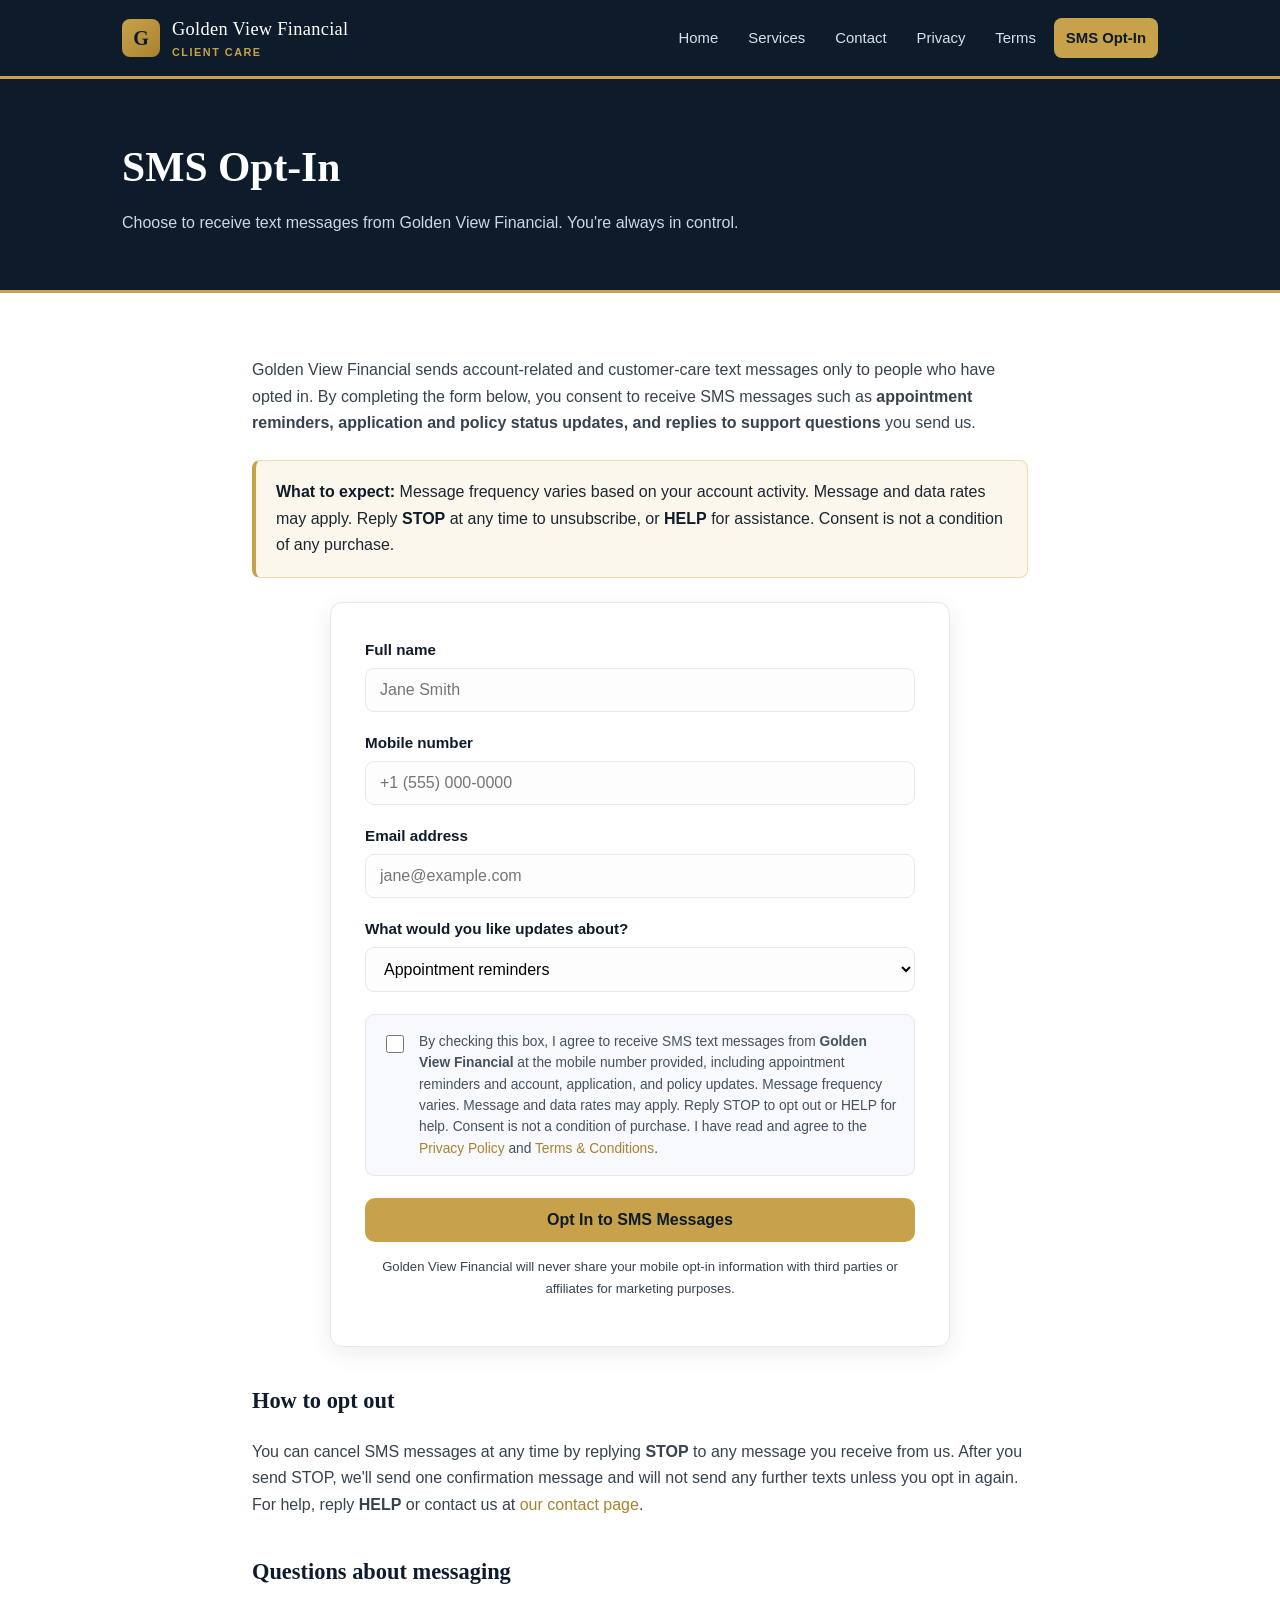
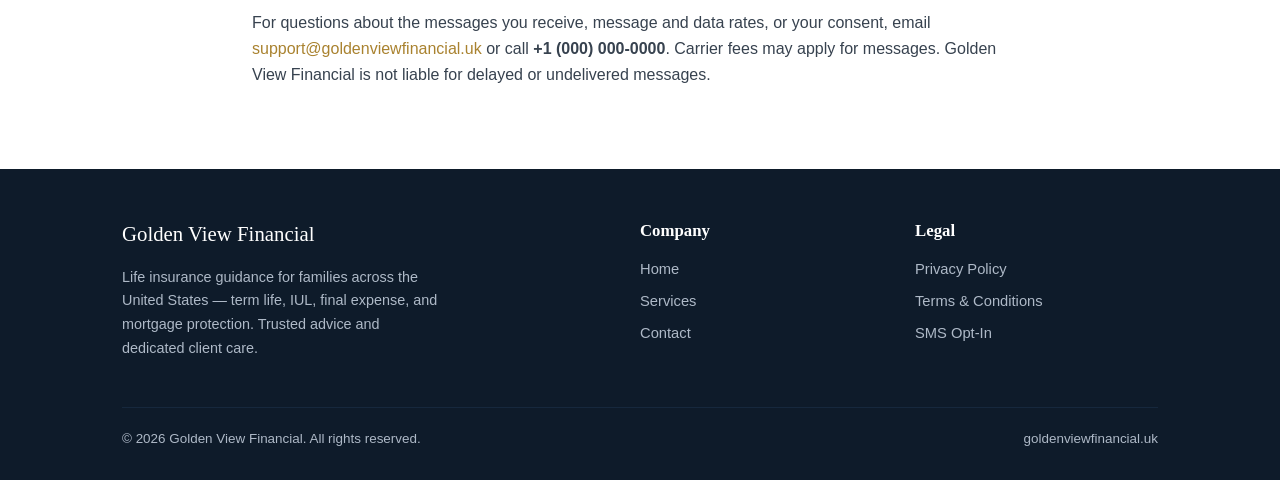
==== optin.html @ 4571d83e "Build A2P compliance website for Golden View Financial Static site to satisfy A2P 10DLC campaign reg" ====
<!DOCTYPE html>
<html lang="en">
<head>
  <meta charset="UTF-8" />
  <meta name="viewport" content="width=device-width, initial-scale=1.0" />
  <title>SMS Opt-In — Golden View Financial</title>
  <meta name="description" content="Opt in to receive SMS text messages from Golden View Financial: appointment reminders, account and policy updates, and support replies. Message and data rates may apply." />
  <link rel="stylesheet" href="styles.css" />
</head>
<body>
  <header class="site-header">
    <nav class="nav">
      <div class="brand">
        <a href="index.html" style="display:flex;align-items:center;gap:12px;">
          <span class="mark">G</span>
          <span class="name">Golden View Financial<small>Client Care</small></span>
        </a>
      </div>
      <div class="nav-links">
        <a href="index.html">Home</a>
        <a href="index.html#services">Services</a>
        <a href="contact.html">Contact</a>
        <a href="privacy.html">Privacy</a>
        <a href="terms.html">Terms</a>
        <a href="optin.html" class="cta">SMS Opt-In</a>
      </div>
    </nav>
  </header>

  <div class="page-head">
    <div class="container">
      <h1>SMS Opt-In</h1>
      <p>Choose to receive text messages from Golden View Financial. You're always in control.</p>
    </div>
  </div>

  <div class="content">
    <div class="container">
      <p>Golden View Financial sends account-related and customer-care text messages only to people who have opted in. By completing the form below, you consent to receive SMS messages such as <strong>appointment reminders, application and policy status updates, and replies to support questions</strong> you send us.</p>

      <div class="callout">
        <strong>What to expect:</strong> Message frequency varies based on your account activity. Message and data rates may apply. Reply <strong>STOP</strong> at any time to unsubscribe, or <strong>HELP</strong> for assistance. Consent is not a condition of any purchase.
      </div>

      <div class="form-wrap">
        <div class="form-card">
          <form id="optin-form" onsubmit="return handleOptIn(event)">
            <div class="field">
              <label for="fname">Full name</label>
              <input type="text" id="fname" name="fname" placeholder="Jane Smith" required />
            </div>
            <div class="field">
              <label for="phone">Mobile number</label>
              <input type="tel" id="phone" name="phone" placeholder="+1 (555) 000-0000" required />
            </div>
            <div class="field">
              <label for="email">Email address</label>
              <input type="email" id="email" name="email" placeholder="jane@example.com" required />
            </div>
            <div class="field">
              <label for="msgtype">What would you like updates about?</label>
              <select id="msgtype" name="msgtype">
                <option>Appointment reminders</option>
                <option>Application &amp; policy updates</option>
                <option>Customer support replies</option>
                <option>All of the above</option>
              </select>
            </div>

            <div class="consent">
              <input type="checkbox" id="consent" name="consent" required />
              <label for="consent">
                By checking this box, I agree to receive SMS text messages from <strong>Golden View Financial</strong> at the mobile number provided, including appointment reminders and account, application, and policy updates. Message frequency varies. Message and data rates may apply. Reply STOP to opt out or HELP for help. Consent is not a condition of purchase. I have read and agree to the
                <a href="privacy.html">Privacy Policy</a> and <a href="terms.html">Terms &amp; Conditions</a>.
              </label>
            </div>

            <button type="submit" class="btn btn-primary" style="width:100%;">Opt In to SMS Messages</button>
            <p class="form-note">Golden View Financial will never share your mobile opt-in information with third parties or affiliates for marketing purposes.</p>
          </form>
          <div id="optin-success" style="display:none; text-align:center; padding:10px 0;">
            <h3 style="color:var(--navy); font-family:var(--font-serif);">You're opted in ✅</h3>
            <p style="color:var(--muted);">Thank you. You'll now receive the text updates you selected. Reply STOP at any time to unsubscribe.</p>
          </div>
        </div>
      </div>

      <h2>How to opt out</h2>
      <p>You can cancel SMS messages at any time by replying <strong>STOP</strong> to any message you receive from us. After you send STOP, we'll send one confirmation message and will not send any further texts unless you opt in again. For help, reply <strong>HELP</strong> or contact us at <a href="contact.html">our contact page</a>.</p>

      <h2>Questions about messaging</h2>
      <p>For questions about the messages you receive, message and data rates, or your consent, email <a href="mailto:support@goldenviewfinancial.uk">support@goldenviewfinancial.uk</a> or call <strong>+1 (000) 000-0000</strong>. Carrier fees may apply for messages. Golden View Financial is not liable for delayed or undelivered messages.</p>
    </div>
  </div>

  <footer class="site-footer">
    <div class="container">
      <div class="footer-grid">
        <div class="footer-brand">
          <div class="name">Golden View Financial</div>
          <p>Life insurance guidance for families across the United States — term life, IUL, final expense, and mortgage protection. Trusted advice and dedicated client care.</p>
        </div>
        <div>
          <h4>Company</h4>
          <a href="index.html">Home</a>
          <a href="index.html#services">Services</a>
          <a href="contact.html">Contact</a>
        </div>
        <div>
          <h4>Legal</h4>
          <a href="privacy.html">Privacy Policy</a>
          <a href="terms.html">Terms &amp; Conditions</a>
          <a href="optin.html">SMS Opt-In</a>
        </div>
      </div>
      <div class="footer-bottom container" style="padding-left:0;padding-right:0;">
        <span>&copy; 2026 Golden View Financial. All rights reserved.</span>
        <span>goldenviewfinancial.uk</span>
      </div>
    </div>
  </footer>

  <script>
    function handleOptIn(e) {
      e.preventDefault();
      document.getElementById('optin-form').style.display = 'none';
      document.getElementById('optin-success').style.display = 'block';
      return false;
    }
  </script>

  <!-- LeadConnector chat widget -->
  <script src="https://widgets.leadconnectorhq.com/loader.js" data-resources-url="https://widgets.leadconnectorhq.com/chat-widget/loader.js" data-widget-id="6aa87d19f0636a40b9c2fd03" data-source="WEB_USER"></script>
</body>
</html>
---- styles.css ----
/* Golden View Financial — shared styles */
:root {
  --navy: #0e1b2a;
  --navy-2: #16283d;
  --gold: #c8a24b;
  --gold-dark: #a9822f;
  --ink: #1c2531;
  --muted: #5c6b7a;
  --line: #e4e8ee;
  --bg: #f7f9fc;
  --white: #ffffff;
  --shadow: 0 6px 24px rgba(14, 27, 42, 0.08);
  --radius: 12px;
  --maxw: 1080px;
  --font-serif: "Georgia", "Times New Roman", serif;
  --font-sans: -apple-system, BlinkMacSystemFont, "Segoe UI", Roboto, Helvetica, Arial, sans-serif;
}

* { box-sizing: border-box; }

html { scroll-behavior: smooth; }

body {
  margin: 0;
  font-family: var(--font-sans);
  color: var(--ink);
  background: var(--bg);
  line-height: 1.65;
  -webkit-font-smoothing: antialiased;
}

a { color: var(--gold-dark); text-decoration: none; }
a:hover { text-decoration: underline; }

.container { max-width: var(--maxw); margin: 0 auto; padding: 0 22px; }

/* Header */
.site-header {
  background: var(--navy);
  color: #fff;
  position: sticky;
  top: 0;
  z-index: 50;
  border-bottom: 3px solid var(--gold);
}
.nav {
  display: flex;
  align-items: center;
  justify-content: space-between;
  gap: 16px;
  padding: 14px 22px;
  max-width: var(--maxw);
  margin: 0 auto;
}
.brand { display: flex; align-items: center; gap: 12px; }
.brand a { color: #fff; text-decoration: none; }
.brand .mark {
  width: 38px; height: 38px; border-radius: 8px;
  background: linear-gradient(135deg, var(--gold), var(--gold-dark));
  display: flex; align-items: center; justify-content: center;
  font-family: var(--font-serif); font-weight: 700; color: var(--navy); font-size: 20px;
}
.brand .name { font-family: var(--font-serif); font-size: 1.15rem; letter-spacing: .3px; }
.brand .name small { display: block; font-family: var(--font-sans); font-size: .68rem; letter-spacing: 1.5px; text-transform: uppercase; color: var(--gold); font-weight: 600; }

.nav-links { display: flex; gap: 6px; align-items: center; flex-wrap: wrap; }
.nav-links a {
  color: #d9e0ea; padding: 8px 12px; border-radius: 8px; font-size: .93rem; font-weight: 500;
}
.nav-links a:hover { background: var(--navy-2); color: #fff; text-decoration: none; }
.nav-links a.cta {
  background: var(--gold); color: var(--navy); font-weight: 700;
}
.nav-links a.cta:hover { background: #d9b45e; }

/* Hero */
.hero {
  background: radial-gradient(1200px 500px at 70% -10%, #1c3350 0%, var(--navy) 60%);
  color: #fff;
  padding: 84px 0 96px;
}
.hero h1 { font-family: var(--font-serif); font-size: clamp(2rem, 4.5vw, 3.2rem); line-height: 1.15; margin: 0 0 16px; }
.hero p.lead { font-size: 1.15rem; color: #cdd7e3; max-width: 620px; margin: 0 0 28px; }
.hero .badge { display: inline-block; background: rgba(200,162,75,.15); border: 1px solid var(--gold); color: var(--gold); padding: 6px 14px; border-radius: 999px; font-size: .8rem; font-weight: 600; letter-spacing: .5px; text-transform: uppercase; margin-bottom: 22px; }

.btn {
  display: inline-block; padding: 13px 26px; border-radius: 10px; font-weight: 700;
  font-size: 1rem; cursor: pointer; border: none; text-align: center;
}
.btn-primary { background: var(--gold); color: var(--navy); }
.btn-primary:hover { background: #d9b45e; text-decoration: none; }
.btn-ghost { background: transparent; color: #fff; border: 1px solid rgba(255,255,255,.4); margin-left: 12px; }
.btn-ghost:hover { background: rgba(255,255,255,.08); text-decoration: none; }

/* Sections */
section.block { padding: 64px 0; }
section.block.alt { background: var(--white); }
h2.section-title { font-family: var(--font-serif); font-size: clamp(1.6rem, 3vw, 2.2rem); color: var(--navy); margin: 0 0 12px; }
.section-intro { color: var(--muted); max-width: 640px; margin: 0 0 40px; font-size: 1.05rem; }

.grid { display: grid; grid-template-columns: repeat(3, 1fr); gap: 22px; }
.card {
  background: var(--white); border: 1px solid var(--line); border-radius: var(--radius);
  padding: 26px; box-shadow: var(--shadow);
}
section.block.alt .card { background: var(--bg); }
.card .icon { width: 44px; height: 44px; border-radius: 10px; background: rgba(200,162,75,.14); color: var(--gold-dark); display: flex; align-items: center; justify-content: center; font-size: 22px; margin-bottom: 14px; }
.card h3 { font-family: var(--font-serif); color: var(--navy); margin: 0 0 8px; font-size: 1.2rem; }
.card p { margin: 0; color: var(--muted); font-size: .97rem; }

/* Legal / content pages */
.page-head { background: var(--navy); color: #fff; padding: 54px 0; border-bottom: 3px solid var(--gold); }
.page-head h1 { font-family: var(--font-serif); font-size: clamp(1.8rem, 4vw, 2.6rem); margin: 0 0 8px; }
.page-head p { color: #cdd7e3; margin: 0; }
.content { background: var(--white); }
.content .container { padding-top: 48px; padding-bottom: 64px; max-width: 820px; }
.content h2 { font-family: var(--font-serif); color: var(--navy); margin-top: 36px; font-size: 1.4rem; }
.content h3 { color: var(--navy); margin-top: 26px; font-size: 1.1rem; }
.content p, .content li { color: #37424f; }
.content ul { padding-left: 20px; }
.content .updated { color: var(--muted); font-size: .9rem; font-style: italic; }
.callout {
  background: #fbf7ec; border: 1px solid #ecdcb0; border-left: 4px solid var(--gold);
  border-radius: 8px; padding: 18px 20px; margin: 24px 0;
}
.callout strong { color: var(--navy); }

/* Opt-in form */
.form-wrap { max-width: 620px; margin: 0 auto; }
.form-card {
  background: var(--white); border: 1px solid var(--line); border-radius: var(--radius);
  padding: 34px; box-shadow: var(--shadow);
}
.field { margin-bottom: 18px; }
.field label { display: block; font-weight: 600; margin-bottom: 6px; color: var(--navy); font-size: .95rem; }
.field input[type=text], .field input[type=tel], .field input[type=email], .field select {
  width: 100%; padding: 12px 14px; border: 1px solid var(--line); border-radius: 9px;
  font-size: 1rem; font-family: inherit; background: #fdfdfe;
}
.field input:focus, .field select:focus { outline: none; border-color: var(--gold); box-shadow: 0 0 0 3px rgba(200,162,75,.18); }
.consent {
  display: flex; gap: 12px; align-items: flex-start; background: var(--bg);
  border: 1px solid var(--line); border-radius: 9px; padding: 16px; margin: 22px 0;
}
.consent input { margin-top: 4px; width: 18px; height: 18px; flex: 0 0 auto; }
.consent label { font-size: .86rem; color: #46515e; line-height: 1.55; }
.form-note { font-size: .82rem; color: var(--muted); margin-top: 14px; text-align: center; }

/* Steps */
.steps { counter-reset: step; display: grid; grid-template-columns: repeat(3,1fr); gap: 22px; }
.step { position: relative; padding-left: 4px; }
.step .num { width: 40px; height: 40px; border-radius: 50%; background: var(--navy); color: var(--gold); font-family: var(--font-serif); font-weight: 700; display: flex; align-items: center; justify-content: center; margin-bottom: 12px; }
.step h3 { font-family: var(--font-serif); color: var(--navy); margin: 0 0 6px; }
.step p { margin: 0; color: var(--muted); font-size: .95rem; }

/* Footer */
.site-footer { background: var(--navy); color: #aeb9c7; padding: 48px 0 30px; margin-top: 0; }
.footer-grid { display: grid; grid-template-columns: 2fr 1fr 1fr; gap: 32px; }
.site-footer h4 { color: #fff; font-family: var(--font-serif); margin: 0 0 12px; font-size: 1.05rem; }
.site-footer a { color: #aeb9c7; display: block; margin-bottom: 8px; font-size: .92rem; }
.site-footer a:hover { color: var(--gold); }
.footer-brand .name { font-family: var(--font-serif); color: #fff; font-size: 1.3rem; margin-bottom: 8px; }
.footer-brand p { font-size: .9rem; max-width: 320px; }
.footer-bottom { border-top: 1px solid var(--navy-2); margin-top: 32px; padding-top: 20px; font-size: .84rem; display: flex; justify-content: space-between; flex-wrap: wrap; gap: 10px; }

/* Responsive */
@media (max-width: 860px) {
  .grid, .steps, .footer-grid { grid-template-columns: 1fr; }
  .nav { flex-direction: column; align-items: flex-start; }
  .btn-ghost { margin-left: 0; margin-top: 10px; }
}
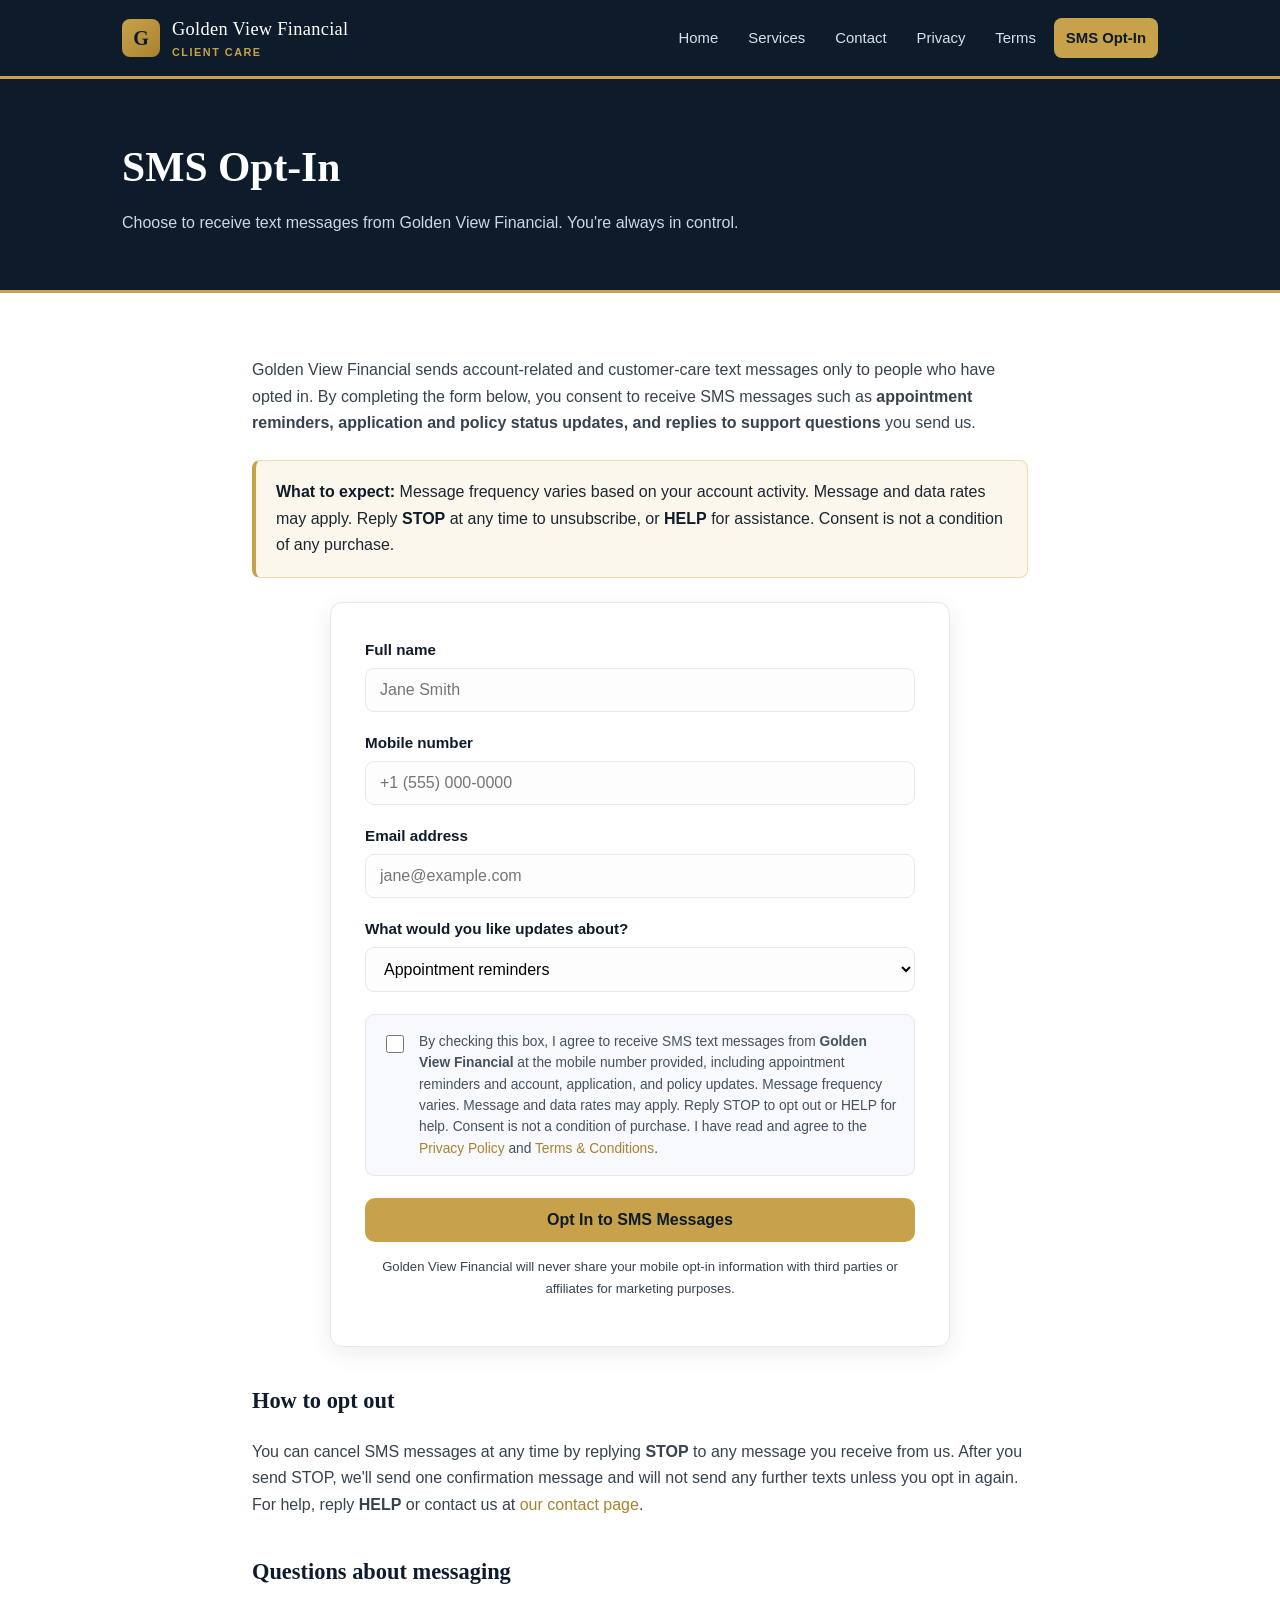
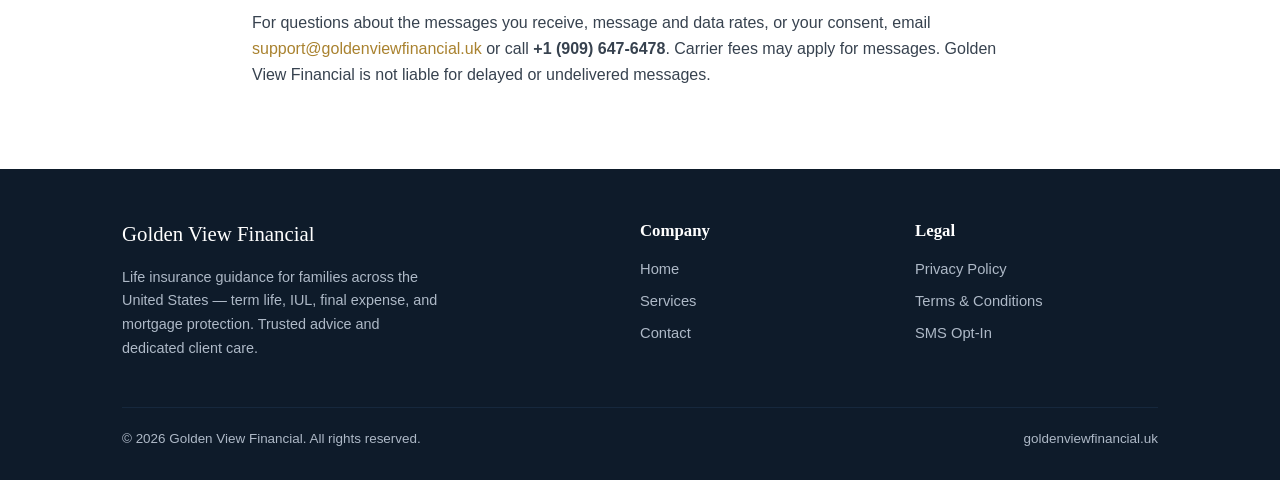
==== commit fa21cd69: "Fill in business phone and address Add real contact info (+1 909-647-6478; 1783 Long Dr, Beaumont, C" ====
--- a/optin.html
+++ b/optin.html
@@ -89,7 +89,7 @@
       <p>You can cancel SMS messages at any time by replying <strong>STOP</strong> to any message you receive from us. After you send STOP, we'll send one confirmation message and will not send any further texts unless you opt in again. For help, reply <strong>HELP</strong> or contact us at <a href="contact.html">our contact page</a>.</p>
 
       <h2>Questions about messaging</h2>
-      <p>For questions about the messages you receive, message and data rates, or your consent, email <a href="mailto:support@goldenviewfinancial.uk">support@goldenviewfinancial.uk</a> or call <strong>+1 (000) 000-0000</strong>. Carrier fees may apply for messages. Golden View Financial is not liable for delayed or undelivered messages.</p>
+      <p>For questions about the messages you receive, message and data rates, or your consent, email <a href="mailto:support@goldenviewfinancial.uk">support@goldenviewfinancial.uk</a> or call <strong>+1 (909) 647-6478</strong>. Carrier fees may apply for messages. Golden View Financial is not liable for delayed or undelivered messages.</p>
     </div>
   </div>
 
